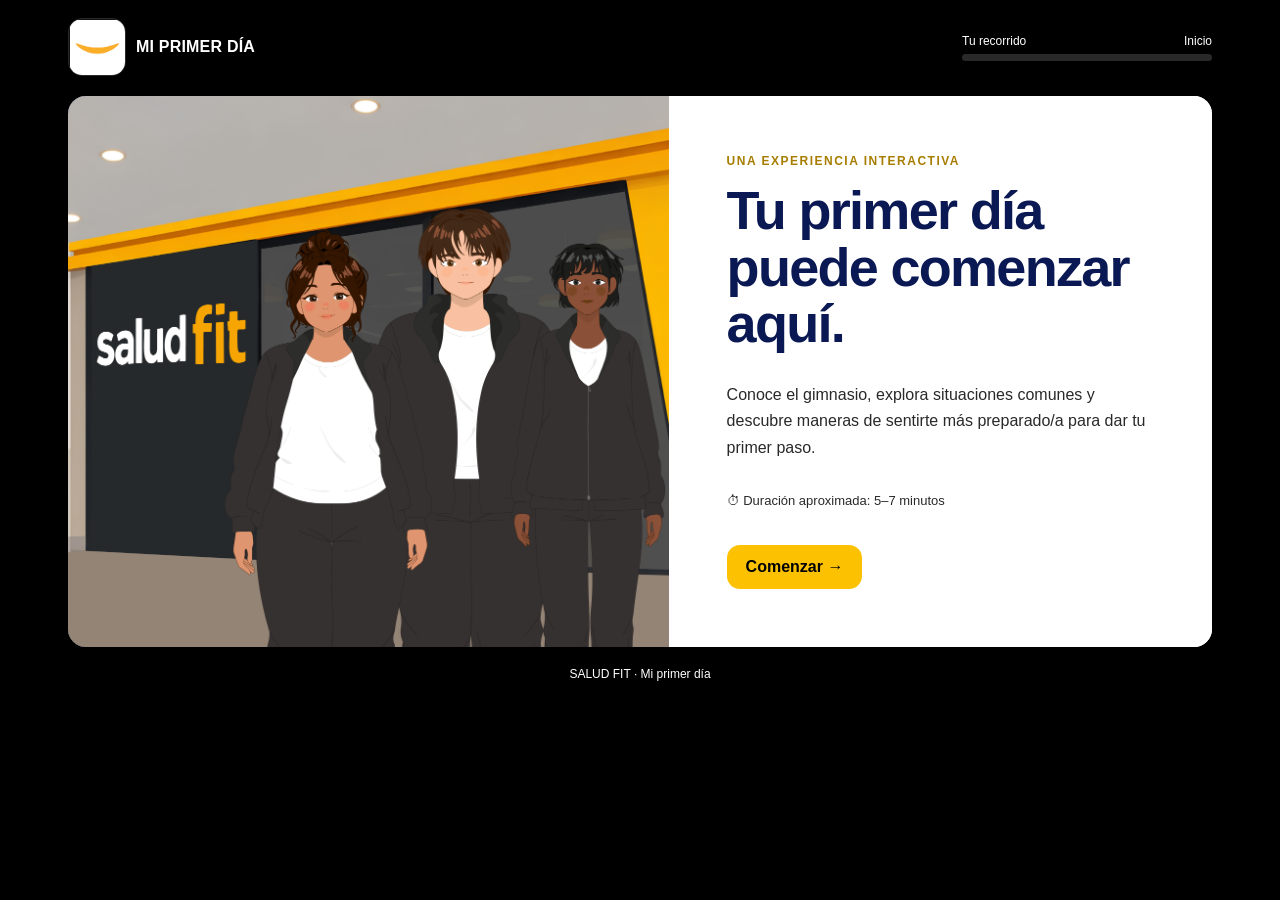
==== index.html @ 8e5d6a5f "Add files via upload" ====
<!DOCTYPE html>

<html lang="es">
<head>
<meta charset="utf-8"/>
<meta content="width=device-width, initial-scale=1.0" name="viewport"/>
<title>Mi primer día | Simulación interactiva</title>
<link rel="stylesheet" href="styles.css">
</head>
<body>
<div class="app">
<header class="topbar">

<div class="brand">
  <div class="brand-mark">
    <img
      src="IMAGENES/LOGO.png"
      alt="Logo de Mi primer día"
      class="brand-logo"
    >
  </div>
  <span>MI PRIMER DÍA</span>
</div>
<div aria-label="Progreso de la experiencia" class="progress-wrap">
<div class="progress-label"><span>Tu recorrido</span><span id="progressText">Inicio</span></div>
<div class="progress"><div class="progress-fill" id="progressFill"></div></div>
</div>
</header>
<main>
<!-- PANTALLA 1: INICIO -->
<section class="screen active" id="inicio">
<div class="panel hero">
<div class="hero-art">
<!-- 🖼️ IMAGEN DE INICIO: reemplaza este bloque por <img src="IMAGENES/inicio.jpg" alt="Entrada acogedora de un gimnasio"> -->


<div class="hero-visual">
  <img
    src="IMAGENES/IMAGENDEINICIO.png"
    alt="Ilustración de la entrada de un gimnasio"
    class="hero-image"
  >
</div>

</div><div class="hero-copy">
<span class="eyebrow">Una experiencia interactiva</span>
<h1>Tu primer día puede comenzar aquí.</h1>
<p>Conoce el gimnasio, explora situaciones comunes y descubre maneras de sentirte más preparado/a para dar tu primer paso.</p>
<p class="small">⏱ Duración aproximada: 5–7 minutos</p>
<div class="actions"><button class="btn btn-primary" onclick="go('personaje')">Comenzar →</button></div>
</div>

</div>
</section>
<!-- PANTALLA 2: PERSONAJE -->
<section class="screen" id="personaje">
<div class="section-head"><span class="eyebrow">Paso 1 de 5</span><h2>Elige a tu compañero/a</h2><p>Escoge el personaje que te acompañará. Todos pueden vivir la misma experiencia.</p></div>
<div class="cards">
<!-- 📸 PERSONAJE 1 CUERPO COMPLETO: reemplaza el contenido de .avatar por <img src="IMAGENES/personaje-alex.png" alt="Alex de cuerpo completo"> -->

<button class="choice-card" onclick="selectAvatar(this,'👩🏽‍🦱')">
  <div class="avatar">
    <div class="character-image-slot">
      <img
        src="IMAGENES/PERSONAJEALEX.png"
        alt="Alex, personaje de cuerpo completo"
        class="character-image"
      >
    </div>
  </div>
  <strong>Alex</strong>
  <span>Lista para conocer el gimnasio.</span>
</button>
<!-- 📸 PERSONAJE 2 CUERPO COMPLETO: reemplaza el contenido de .avatar por <img src="IMAGENES/personaje-sam.png" alt="Sam de cuerpo completo"> -->
<button class="choice-card" onclick="selectAvatar(this,'🧑')">
  <div class="avatar">
    <div class="character-image-slot">
      <img
        src="IMAGENES/PERSONAJESAM.png"
        alt="Sam"
        class="character-image"
      >
    </div>
  </div>

  <strong>Sam</strong>
  <span>Quiere empezar a su propio ritmo.</span>
</button>
<!-- 📸 PERSONAJE 3 CUERPO COMPLETO: reemplaza el contenido de .avatar por <img src="IMAGENES/personaje-chris.png" alt="Chris de cuerpo completo"> -->
<button class="choice-card" onclick="selectAvatar(this,'🧑')">
  <div class="avatar">
    <div class="character-image-slot">
      <img
        src="IMAGENES/PERSONAJECHRIS.png"
        alt="Chris"
        class="character-image"
      >
    </div>
  </div>

  <strong>Chris</strong>
  <span>Está aprendiendo algo nuevo.</span>
</button>
</div>
<div class="actions"><button class="btn btn-primary" disabled="" id="continueCharacter" onclick="continueWithCharacter()">Selecciona un personaje →</button><button class="btn btn-quiet" onclick="go('inicio')">Volver</button></div><p class="small" id="characterRequiredMessage">Debes seleccionar un personaje para continuar.</p>
</section>
<!-- PANTALLA 3: LLEGADA -->
<section class="screen" id="llegada">
<div class="content-grid">
<div class="scene-art">
  <img
    id="arrivalCharacterImage"
    src="IMAGENES/LLEGADAALEX.png"
    alt="Personaje llegando al gimnasio"
    class="arrival-character-image"
  >
</div>
<div class="panel story"><span class="eyebrow">Paso 2 de 5</span><h2>¡Llegaste!</h2><p>Es normal tener dudas cuando visitamos un lugar nuevo. Puedes conocer algunos espacios antes de continuar.</p><button class="btn btn-primary" onclick="go('explorar')">Conocer el espacio →</button></div>
</div>
</section>
<!-- PANTALLA 4: EXPLORACIÓN -->
<section class="screen" id="explorar">

  <div class="section-head">
    <span class="eyebrow">Explora a tu ritmo</span>
    <h2>¿Qué quieres conocer?</h2>
    <p>Selecciona un espacio para descubrir para qué sirve. Luego podrás continuar.</p>
  </div>

  <div class="zone-grid">

    <!-- RECEPCIÓN -->
    <button class="zone-card" onclick="showZone('recepcion')">
      <img
        class="zone-image"
        src="IMAGENES/FONDOS DE SALUD FIT RECEPCIÓN.png"
        alt="Recepción del gimnasio"
      >
      <strong>Recepción</strong>
    </button>

    <!-- MÁQUINAS -->
    <button class="zone-card" onclick="showZone('maquinas')">
      <img
        class="zone-image"
        src="IMAGENES/FONDOS DE SALUD FIT MAQUINAS.png"
        alt="Zona de máquinas del gimnasio"
      >
      <strong>Máquinas</strong>
    </button>

    <!-- CARDIO -->
    <button class="zone-card" onclick="showZone('cardio')">
      <img
        class="zone-image"
        src="IMAGENES/FONDOS DE SALUD FIT CARDIO.png"
        alt="Zona de cardio del gimnasio"
      >
      <strong>Cardio</strong>
    </button>

    <!-- VESTIDORES -->
    <button class="zone-card" onclick="showZone('vestidores')">
      <img
        class="zone-image"
        src="IMAGENES/FONDOS DE SALUD FIT VESTIDORES.png"
        alt="Vestidores del gimnasio"
      >
      <strong>Vestidores</strong>
    </button>

  </div>

  <div aria-live="polite" class="zone-info" id="zoneInfo">
    <strong>Selecciona un espacio</strong>
    <p>La información aparecerá aquí.</p>
  </div>

  <div class="actions">
    <button class="btn btn-primary" onclick="go('situacion1')">
      Ya conozco el espacio →
    </button>
  </div>

</section>

<!-- SITUACIÓN 1 -->
<section class="screen" id="situacion1">
  <div class="content-grid">

    <div class="scene-art">
      <img
        class="story-scene-image"
        src="IMAGENES/SITUACION1ALEX.png"
        alt="Alex en el gimnasio mientras otras personas entrenan"
      >
    </div>

    <div class="panel story">
      <span class="eyebrow">Situación 1 · Sentirse observado/a</span>

      <h2>¿Me estarán mirando?</h2>

      <p>
        Es tu primer día. Hay varias personas entrenando y sientes que
        podrían estar mirando tu cuerpo.
      </p>

      <div class="options">
        <button class="option-btn" onclick="feedback('s1a')">
          <span class="option-letter">A</span>
          <span>Me voy del gimnasio.</span>
        </button>

        <button class="option-btn" onclick="feedback('s1b')">
          <span class="option-letter">B</span>
          <span>Continúo y trato de concentrarme en mi actividad.</span>
        </button>

        <button class="option-btn" onclick="feedback('s1c')">
          <span class="option-letter">C</span>
          <span>Hago una pausa y avanzo cuando me sienta preparado/a.</span>
        </button>
      </div>
    </div>

  </div>
</section>
<!-- SITUACIÓN 2 -->
<section class="screen" id="situacion2">
    <div class="content-grid">

  <div class="scene-art">
    <img
      class="story-scene-image"
      src="IMAGENES/SITUACION2ALEX.png"
      alt="Alex frente a una máquina del gimnasio"
    >
  </div>

    <div class="panel story">
      <span class="eyebrow">Situación 2 · Falta de experiencia</span>

      <h2>No sé usar esta máquina</h2>

      <p>
        Encuentras una máquina que nunca has utilizado y no sabes cómo funciona.
      </p>

      <div class="options">
        <button class="option-btn" onclick="feedback('s2a')">
          <span class="option-letter">A</span>
          <span>Intento usarla sin preguntar.</span>
        </button>

        <button class="option-btn" onclick="feedback('s2b')">
          <span class="option-letter">B</span>
          <span>Pregunto al entrenador cómo funciona.</span>
        </button>

        <button class="option-btn" onclick="feedback('s2c')">
          <span class="option-letter">C</span>
          <span>Prefiero no utilizarla por ahora.</span>
        </button>
      </div>
    </div>

  </div>
</section>

<!-- SITUACIÓN 3 -->
<section class="screen" id="situacion3">
  <div class="content-grid">

    <div class="scene-art">
      <img
        class="story-scene-image"
        src="IMAGENES/SITUACION3ALEX - copia.png"
        alt="Alex observando a otra persona entrenar en el gimnasio"
      >
    </div>

    <div class="panel story">
      <span class="eyebrow">Situación 3 · Comparación corporal</span>

      <h2>Me comparo con los demás</h2>

      <p>
        Ves a alguien que parece tener mucha experiencia y piensas:
        “Yo nunca voy a verme así”.
      </p>

      <div class="options">
        <button class="option-btn" onclick="feedback('s3a')">
          <span class="option-letter">A</span>
          <span>Pienso que mi cuerpo no es suficientemente bueno.</span>
        </button>

        <button class="option-btn" onclick="feedback('s3b')">
          <span class="option-letter">B</span>
          <span>Recuerdo que cada persona tiene un proceso diferente.</span>
        </button>

        <button class="option-btn" onclick="feedback('s3c')">
          <span class="option-letter">C</span>
          <span>Intento entrenar igual que esa persona.</span>
        </button>
      </div>
    </div>

  </div>
</section>

<!-- SITUACIÓN 4 -->
<section class="screen" id="situacion4">
  <div class="content-grid">

    <div class="scene-art">
      <img
        class="story-scene-image"
        src="IMAGENES/SITUACION4ALEX - copia.png"
        alt="Alex descansando o conversando con el entrenador en el gimnasio"
      >
    </div>

    <div class="panel story">
      <span class="eyebrow">Situación 4 · Incomodidad</span>

      <h2>Me siento incómodo/a</h2>

      <p>
        Llevas unos minutos entrenando y comienzas a sentirte incómodo/a.
        ¿Qué podrías hacer?
      </p>

      <div class="options">
        <button class="option-btn" onclick="feedback('s4a')">
          <span class="option-letter">A</span>
          <span>Dejo todo y me voy.</span>
        </button>

        <button class="option-btn" onclick="feedback('s4b')">
          <span class="option-letter">B</span>
          <span>Hago una pausa y continúo si me siento preparado/a.</span>
        </button>

        <button class="option-btn" onclick="feedback('s4c')">
          <span class="option-letter">C</span>
          <span>Le cuento al entrenador cómo me siento.</span>
        </button>
      </div>
    </div>

  </div>
</section>
<!-- PANTALLA DE RETROALIMENTACIÓN REUTILIZABLE -->
<section class="screen" id="retro">
<div class="panel feedback">
<div class="feedback-icon" id="feedbackIcon">💜</div>
<span class="eyebrow" id="feedbackLabel">Un momento para reflexionar</span>
<h2 id="feedbackTitle">Tu experiencia importa</h2>
<p id="feedbackText"></p>
<div class="feedback-box" id="feedbackTip"></div>
<div class="actions"><button class="btn btn-primary" id="feedbackNext" onclick="nextAfterFeedback()">Continuar →</button></div>
</div>
</section>

<!-- FINAL -->
<section class="screen" id="final">
  <div class="panel hero">

    <div class="hero-art">
      <img
        id="finalCharacterImage"
        class="final-character-image"
        src="IMAGENES/IMAGENDELFINALALEX.png"
        alt="Alex al finalizar su experiencia en el gimnasio"
      >
    </div>

    <div class="hero-copy">
      <span class="eyebrow">Has completado el recorrido</span>

      <h1>Tu primer paso puede comenzar aquí.</h1>

      <p>
        Conocer un lugar nuevo lleva tiempo. No necesitas saberlo todo
        ni tener un cuerpo determinado para merecer un espacio en el gimnasio.
      </p>

      <div class="actions">
        <button class="btn btn-primary" onclick="restart()">
          Volver a explorar ↻
        </button>
      </div>
    </div>

  </div>

  <div class="final-grid">
    <div class="final-item">
      <strong><span class="completion-check" aria-hidden="true">✓</span> Conoces el espacio</strong>
      <span class="small">Sabes qué puedes encontrar en el gimnasio.</span>
    </div>

    <div class="final-item">
      <strong><span class="completion-check" aria-hidden="true">✓</span> Puedes pedir ayuda</strong>
      <span class="small">No tienes que saberlo todo desde el primer día.</span>
    </div>

    <div class="final-item">
      <strong><span class="completion-check" aria-hidden="true">✓</span> Evitas compararte</strong>
      <span class="small">Cada persona tiene su propio proceso.</span>
    </div>

    <div class="final-item">
      <strong><span class="completion-check" aria-hidden="true">✓</span> Avanzas a tu ritmo</strong>
      <span class="small">Puedes comenzar con pequeños pasos.</span>
    </div>
  </div>

  <p class="small">
    Esta experiencia es educativa inicial y no reemplaza el acompañamiento
    de profesionales.
  </p>
</section>
</main>
<footer class="footer-note">SALUD FIT · Mi primer día</footer>
</div>
<script src="script.js"></script>
</body>
</html>
---- styles.css ----
/* =========================================================
   🎨 ZONA FÁCIL DE PERSONALIZAR
   Cambia estos valores para modificar los colores del sitio.
   ========================================================= */
:root {
  --color-principal: #6652A3;       /* BOTONES PRINCIPALES */
  --color-principal-hover: #514080;  /* BOTONES AL PASAR EL CURSOR */
  --color-secundario: #E7DFF7;       /* FONDOS SUAVES */
  --color-fondo: #F8F6FC;            /* FONDO GENERAL DE LA PÁGINA */
  --color-tarjeta: #FFFFFF;          /* FONDO DE LAS TARJETAS */
  --color-texto: #29243A;             /* TEXTO PRINCIPAL */
  --color-texto-suave: #6D687A;       /* TEXTO SECUNDARIO */
  --color-borde: #E5E0EE;             /* BORDES */
  --color-exito: #E6F5EC;             /* FONDO DE MENSAJES POSITIVOS */
  --radio: 20px;                      /* REDONDEO DE TARJETAS */
}

/* =========================================================
   🖼️ IMÁGENES Y FONDOS
   Para poner una imagen como fondo de una sección, busca:
   background-image: url("IMAGENES/tu-fondo.jpg");
   Puedes guardar tus imágenes en una carpeta llamada IMAGENES.
   ========================================================= */
* { box-sizing: border-box; }
body {
  margin: 0;
  font-family: Arial, Helvetica, sans-serif;
  background: var(--color-fondo); /* FONDO GENERAL */
  color: var(--color-texto);
}
button { font: inherit; cursor: pointer; }
button:focus-visible { outline: 3px solid #B9A9F0; outline-offset: 3px; }

.app { max-width: 1080px; margin: 0 auto; padding: 22px; }
.topbar { display:flex; justify-content:space-between; align-items:center; gap:16px; margin-bottom:20px; }
.brand { display:flex; align-items:center; gap:10px; font-weight:800; letter-spacing:.2px; }
.brand-mark { display:grid; place-items:center; width:40px; height:40px; border-radius:14px; background:var(--color-secundario); color:var(--color-principal); font-size:21px; }
.progress-wrap { width: min(250px, 42%); }
.progress-label { display:flex; justify-content:space-between; color:var(--color-texto-suave); font-size:12px; margin-bottom:6px; }
.progress { height:7px; background:#E8E4EF; border-radius:20px; overflow:hidden; }
.progress-fill { width:0%; height:100%; background:var(--color-principal); transition:width .25s ease; }

.screen { display:none; }
.screen.active { display:block; }
.panel { background:var(--color-tarjeta); border:1px solid var(--color-borde); border-radius:var(--radio); overflow:hidden; }
.hero { display:grid; grid-template-columns:1.05fr .95fr; min-height:430px; }
.hero-copy { padding:clamp(26px, 5vw, 58px); display:flex; flex-direction:column; justify-content:center; align-items:flex-start; }
.eyebrow { color:var(--color-principal); font-size:12px; font-weight:800; letter-spacing:1.5px; text-transform:uppercase; }
h1 { font-size:clamp(34px, 5vw, 54px); line-height:1.05; margin:14px 0; letter-spacing:-1.7px; }
h2 { font-size:clamp(25px, 3.5vw, 34px); line-height:1.15; margin:10px 0 12px; letter-spacing:-.6px; }
p { line-height:1.65; color:var(--color-texto-suave); }
.hero-art {
  min-height:300px; display:grid; place-items:center; padding:22px;
  /* 🖼️ PONER IMAGEN DE INICIO:
     Descomenta la línea siguiente y cambia la ruta por tu archivo.
     background-image: linear-gradient(#33264A22,#33264A22), url("IMAGENES/inicio-gimnasio.jpg");
     background-size: cover; background-position: center;
  */
  background:linear-gradient(145deg, #E8E0F8, #F7E8F0);
}
.art-placeholder { width:min(310px, 90%); min-height:250px; border:2px dashed #B5A5D8; border-radius:24px; display:flex; flex-direction:column; align-items:center; justify-content:center; text-align:center; padding:22px; color:#65528A; background:#FFFFFF88; }
.art-placeholder .emoji { font-size:68px; margin-bottom:12px; }
.art-placeholder strong { font-size:16px; }
.art-placeholder small { display:block; margin-top:8px; line-height:1.5; }
.btn { border:0; border-radius:13px; padding:13px 19px; font-weight:750; transition:background .2s, transform .2s; }
.btn:hover { transform:translateY(-1px); }
.btn-primary { color:white; background:var(--color-principal); }
.btn-primary:hover { background:var(--color-principal-hover); }
.btn-secondary { color:var(--color-principal); background:var(--color-secundario); }
.btn-quiet { color:var(--color-texto-suave); background:transparent; border:1px solid var(--color-borde); }
.actions { display:flex; gap:10px; flex-wrap:wrap; margin-top:20px; }
.section-head { margin:10px 0 22px; max-width:720px; }
.cards { display:grid; grid-template-columns:repeat(3, minmax(0,1fr)); gap:14px; }
.choice-card { border:1px solid var(--color-borde); background:var(--color-tarjeta); border-radius:17px; padding:18px; text-align:left; color:var(--color-texto); }
.choice-card:hover, .choice-card.selected { border-color:var(--color-principal); background:#F6F2FF; }
.avatar { height:115px; display:grid; place-items:center; border-radius:14px; background:var(--color-secundario); font-size:60px; margin-bottom:13px; }
.choice-card strong { display:block; margin-bottom:5px; }
.choice-card span { color:var(--color-texto-suave); font-size:13px; line-height:1.5; }
.content-grid { display:grid; grid-template-columns:.95fr 1.05fr; gap:22px; align-items:stretch; }
.scene-art { min-height:300px; border-radius:var(--radio); background:linear-gradient(145deg,#E9E2F8,#F9E8EF); display:flex; align-items:center; justify-content:center; padding:22px; text-align:center; }
.scene-art .art-placeholder { min-height:240px; }
.story { padding:clamp(22px, 4vw, 38px); }
.options { display:grid; gap:10px; margin-top:20px; }
.option-btn { display:flex; gap:12px; align-items:flex-start; text-align:left; padding:14px; background:white; color:var(--color-texto); border:1px solid var(--color-borde); border-radius:14px; line-height:1.45; }
.option-btn:hover { border-color:var(--color-principal); background:#F8F5FF; }
.option-letter { flex:0 0 30px; height:30px; display:grid; place-items:center; border-radius:9px; background:var(--color-secundario); color:var(--color-principal); font-weight:800; }
.feedback { padding:clamp(24px, 4vw, 42px); }
.feedback-icon { font-size:44px; }
.feedback-box { background:var(--color-exito); padding:16px 18px; border-radius:14px; margin-top:18px; color:#27583C; line-height:1.6; }
.zone-grid { display:grid; grid-template-columns:repeat(4,1fr); gap:12px; }
.zone-card { padding:18px 12px; text-align:center; border:1px solid var(--color-borde); border-radius:16px; background:white; color:var(--color-texto); }
.zone-card:hover { border-color:var(--color-principal); background:#F8F5FF; }
.zone-icon { display:block; font-size:35px; margin-bottom:8px; }
.zone-info { margin-top:14px; padding:18px; border-radius:15px; background:var(--color-secundario); }
.small { font-size:13px; }
.final-grid { display:grid; grid-template-columns:repeat(2,1fr); gap:12px; margin-top:20px; }
.final-item { border:1px solid var(--color-borde); border-radius:15px; padding:16px; background:white; }
.final-item strong { display:block; margin-bottom:6px; }
.completion-check { display:inline-grid; place-items:center; width:22px; height:22px; margin-right:7px; border-radius:50%; background:#22C55E; color:#FFFFFF !important; font:700 15px/1 Arial, sans-serif; vertical-align:middle; }
.footer-note { text-align:center; font-size:12px; color:var(--color-texto-suave); padding:20px 0 4px; }

@media (max-width:760px) {
  .app { padding:14px; }
  .hero, .content-grid { grid-template-columns:1fr; }
  .hero-art { min-height:260px; }
  .cards { grid-template-columns:1fr; }
  .avatar { height:80px; }
  .zone-grid { grid-template-columns:repeat(2,1fr); }
  .topbar { align-items:flex-start; }
  .progress-wrap { width:130px; }
  .final-grid { grid-template-columns:1fr; }
}

/* =========================================================
   🎮 ESTILO NOVELA VISUAL — escenas grandes y diálogos abajo
   ========================================================= */
body {
  background: #f5f2f0;
  font-family: Georgia, "Times New Roman", serif;
}
.app { max-width: 1180px; padding: 18px; }
.topbar { font-family: Arial, Helvetica, sans-serif; }
.panel { border-radius: 0; border: 0; box-shadow: none; }
.hero { border-radius: 18px; overflow: hidden; }
.hero-copy { font-family: Arial, Helvetica, sans-serif; }
.hero-art { min-height: 420px; }
.content-grid {
  display: flex;
  flex-direction: column;
  gap: 0;
  background: #fff;
  border-radius: 0;
  overflow: hidden;
}
.scene-art {
  width: 100%;
  min-height: 390px;
  border-radius: 0;
  padding: 0;
  background: #dceaf5;
  position: relative;
  overflow: hidden;
}
.scene-art .art-placeholder {
  width: 100%;
  min-height: 390px;
  border: 0;
  border-radius: 0;
  background: linear-gradient(135deg, #c6e7f9, #f8e9f0);
  color: #514080;
}
.scene-art .art-placeholder .emoji { font-size: 58px; }
.story {
  width: 100%;
  padding: 24px clamp(20px, 7vw, 80px);
  background: #fff;
  font-family: Georgia, "Times New Roman", serif;
}
.story .eyebrow { font-family: Arial, Helvetica, sans-serif; }
.story h2 {
  font-family: Georgia, "Times New Roman", serif;
  font-size: clamp(24px, 3vw, 34px);
  font-weight: 500;
  letter-spacing: 0;
}
.story p { color: #24202a; line-height: 1.55; }
.options { gap: 12px; margin-top: 22px; }
.option-btn {
  justify-content: center;
  align-items: center;
  text-align: center;
  min-height: 64px;
  padding: 17px 22px;
  border: 0;
  border-radius: 24px;
  box-shadow: 0 2px 10px #33264a0d;
  font-family: Georgia, "Times New Roman", serif;
  font-size: 17px;
}
.option-btn:hover { background: #f5f0ff; }
.option-letter { display: none; }
#explorar .zone-grid { gap: 14px; }
.zone-card {
  padding: 0 0 14px;
  overflow: hidden;
  border-radius: 14px;
  font-family: Arial, Helvetica, sans-serif;
}
.zone-image-placeholder {
  min-height: 150px;
  margin-bottom: 12px;
  padding: 18px 10px;
  display: flex;
  flex-direction: column;
  align-items: center;
  justify-content: center;
  gap: 8px;
  background: repeating-linear-gradient(135deg, #f1ebfb, #f1ebfb 12px, #e8e0f6 12px, #e8e0f6 24px);
  border: 2px dashed #806bb1;
  color: #514080;
  font-family: Arial, Helvetica, sans-serif;
  font-size: 12px;
  font-weight: 700;
}
.zone-image-placeholder strong { font-size: 14px; }
.zone-image-placeholder span { font-size: 25px; }
.zone-card > strong { display: block; padding: 0 10px; }
.zone-info { font-family: Arial, Helvetica, sans-serif; }
.feedback { border-radius: 18px; font-family: Arial, Helvetica, sans-serif; }
.feedback h2 { font-family: Arial, Helvetica, sans-serif; }
.final-grid, .final-item { font-family: Arial, Helvetica, sans-serif; }
@media (max-width: 760px) {
  .app { padding: 10px; }
  .scene-art, .scene-art .art-placeholder { min-height: 270px; }
  .zone-grid { grid-template-columns: repeat(2, minmax(0, 1fr)); }
  .zone-image-placeholder { min-height: 115px; }
  .option-btn { font-size: 15px; }
}


@import url('https://fonts.googleapis.com/css2?family=Lato:wght@400;700;900&display=swap');
:root {
  --color-principal:#FCC202; --color-principal-hover:#D9A700;
  --color-secundario:#0a1853; --color-fondo:#000; --color-tarjeta:#101010;
  --color-texto:#F7F7F7; --color-texto-suave:#D0D0D0; --color-borde:#292929;
  --color-exito:#0a1853; --color-blanco:#FFFFFF; --radio:18px;
}
body { background:#000; color:#F7F7F7; font-family:'Lato',Arial,sans-serif; }
h1,h2,h3,.eyebrow,.brand,.section-head h2,.story h2 {
  font-family:'Montaser Arabic','Lato',Arial,sans-serif;
}
h1,h2,h3 { color:#FCC202; }
p,small,.small,.story p,.choice-card span,.footer-note {
  font-family:'Lato',Arial,sans-serif; color:#D0D0D0;
}
.topbar { color:#FCC202; }
.brand-mark { background:#101010; color:#FCC202; border:1px solid #292929; }
.progress-label { color:#D0D0D0; }
.progress { background:#292929; } .progress-fill { background:#FCC202; }
.panel,.choice-card,.zone-card,.final-item { background:#101010; color:#F7F7F7; border-color:#292929; }
.hero-copy { background:#101010; }
.hero-art { background:linear-gradient(145deg,#0a1853,#101010); }
.art-placeholder { background:#101010cc; border-color:#FCC202; color:#FCC202; }
.btn-primary { background:#FCC202; color:#000; }
.btn-primary:hover { background:#D9A700; }
.btn-secondary { background:#0a1853; color:var(--color-blanco); }
.btn-quiet { color:#FCC202; border-color:#393939; }
.choice-card:hover,.choice-card.selected { background:#0a1853; border-color:#FCC202; }
.avatar { background:#0a1853; border:1px dashed #FCC202; }
.content-grid { background:#101010; }
.scene-art,.scene-art .art-placeholder { background:linear-gradient(145deg,#0a1853,#101010); }
.story { background:#101010; } .story h2 { color:#FCC202; }
.story p { color:#F1F1F1; } .story .eyebrow,.eyebrow { color:#FCC202; }
.option-btn { background:#111; color:var(--color-blanco); border:1px solid #343434; }
.option-btn:hover { background:#0a1853; border-color:#FCC202; }
.zone-card:hover { background:#0a1853; border-color:#FCC202; }
.zone-image-placeholder {
 background:repeating-linear-gradient(135deg,#101010,#101010 12px,#0a1853 12px,#0a1853 24px);
 border-color:#FCC202; color:#FCC202;
}
.zone-info { background:#0a1853; color:#fff; } .zone-info p { color:#fff; }
.feedback { background:#101010; color:#fff; } .feedback-box { background:#0a1853; color:#fff; }
.final-item strong { color:#FCC202; }
.brand-mark { width:48px; height:48px; padding:3px; overflow:hidden; display:grid; place-items:center; }
.brand-logo-placeholder {
 display:flex; align-items:center; justify-content:center; width:100%; height:100%;
 border:1px dashed #FCC202; border-radius:9px; color:#FCC202;
 font:700 9px/1.1 'Lato',Arial,sans-serif; text-align:center;
}
button:disabled { opacity:.48; cursor:not-allowed; transform:none; }

/* Personajes: tarjetas verticales para ilustraciones de cuerpo completo */
#personaje .cards { grid-template-columns:repeat(3,minmax(0,1fr)); align-items:stretch; }
#personaje .choice-card { padding:12px; display:flex; flex-direction:column; min-width:0; }
#personaje .avatar {
 height:auto; min-height:300px; aspect-ratio:3/5; margin-bottom:14px;
 display:flex; align-items:center; justify-content:center; overflow:hidden;
 border-radius:12px; font-size:42px; background:#0a1853;
}
.character-image-slot {
 width:100%; height:100%; min-height:300px; display:flex; flex-direction:column;
 align-items:center; justify-content:center; gap:12px; padding:12px;
 border:2px dashed #FCC202; color:#FCC202; text-align:center;
 font:700 12px/1.5 'Lato',Arial,sans-serif;
}
.character-image-slot .slot-symbol { font-size:30px; }
#personaje .choice-card strong { color:#FCC202; }
#personaje .choice-card span { font-size:13px; }

/* Espacios verticales para imágenes de cada situación */
.story-scene-image-slot {
 width:100%; min-height:480px; aspect-ratio:3/5; max-height:680px;
 border:2px dashed #FCC202;
 background:repeating-linear-gradient(135deg,#101010,#101010 14px,#0a1853 14px,#0a1853 28px);
 color:#FCC202; display:flex; flex-direction:column; justify-content:center;
 align-items:center; gap:12px; padding:18px; text-align:center;
 font:700 13px/1.5 'Lato',Arial,sans-serif;
}
.story-scene-image-slot .slot-symbol { font-size:34px; }
.scene-art:has(.story-scene-image-slot) { align-items:stretch; justify-content:stretch; }
@media(max-width:760px) {
 #personaje .cards { grid-template-columns:1fr; }
 #personaje .choice-card { flex-direction:row; gap:12px; align-items:center; }
 #personaje .avatar { width:44%; min-height:220px; margin:0; aspect-ratio:3/5; }
 .character-image-slot { min-height:220px; }
 .story-scene-image-slot { min-height:350px; max-height:none; }
}


/* =========================================================
   AJUSTE FINAL DE CONTRASTE, JERARQUÍA Y ESTADOS ACTIVOS
   Se conserva la estructura y el fondo negro de la página.
   ========================================================= */
:root {
  --color-principal: #FCC202;
  --color-principal-hover: #D9A700;
  --color-texto: #FFFFFF;
  --color-texto-suave: #E2E2E2;
  --color-borde: #343434;
}

body { background: #000; color: #FFFFFF; }

/* Jerarquía de títulos sobre fondos oscuros */
h1, h2, h3,
.section-head h2,
.story h2,
.feedback h2,
.final-item strong,
#personaje .choice-card strong,
.zone-info > strong {
  color: #FCC202 !important;
}

/* Texto legible en las áreas oscuras */
.topbar, .brand, .progress-label,
.hero-copy, .hero-copy p,
.footer-note, .section-head,
.section-head p, .section-head small,
.panel:not(.hero) p,
.story p, .feedback p,
.final-item span, .small {
  color: #FFFFFF;
}

.eyebrow, .story .eyebrow,
.brand-mark, .art-placeholder strong,
.art-placeholder small,
.character-image-slot,
.story-scene-image-slot,
.zone-image-placeholder {
  color: #FCC202 !important;
}

/* Se mantienen los cuadros claros existentes con texto oscuro y jerarquizado */
.panel, .choice-card, .zone-card, .final-item,
.content-grid, .story, .feedback, .feedback-box,
.zone-info, .option-btn {
  background: #FFFFFF;
  color: #171717;
  border-color: #343434;
}
.panel h1, .panel h2, .panel h3,
.story h2, .choice-card strong, .zone-card > strong,
.final-item strong, .feedback h2, .zone-info > strong {
  color: #0A1853 !important;
}
.panel p, .story p, .choice-card span,
.zone-card p, .final-item span, .feedback p,
.zone-info p, .option-btn span {
  color: #292929 !important;
}

/* Botones principales: amarillo de marca */
.btn-primary { background: #FCC202; color: #000000; }
.btn-primary:hover, .btn-primary:focus-visible { background: #D9A700; color: #000000; }

/* Hover y selección: amarillo visible y texto oscuro para mantener contraste */
.choice-card:hover, .choice-card.selected,
.zone-card:hover, .zone-card:focus-visible,
.option-btn:hover, .option-btn:focus-visible,
.option-btn.selected {
  background: #FCC202 !important;
  border-color: #FCC202 !important;
  color: #000000 !important;
}
.choice-card:hover strong, .choice-card.selected strong,
.choice-card:hover span, .choice-card.selected span,
.zone-card:hover > strong, .zone-card:focus-visible > strong,
.option-btn:hover span, .option-btn:focus-visible span,
.option-btn.selected span {
  color: #000000 !important;
}

/* Zonas oscuras y espacios para imágenes */
.hero-art, .scene-art { background: linear-gradient(145deg, #0A1853, #101010) !important; }
.art-placeholder, .character-image-slot, .story-scene-image-slot,
.zone-image-placeholder {
  background: #101010 !important;
  color: #FCC202 !important;
  border-color: #FCC202 !important;
}
.avatar { background: #0A1853 !important; }
.zone-info { background: #0A1853 !important; color: #FFFFFF !important; border: 1px solid #FCC202; }
.zone-info strong, .zone-info p { color: #FFFFFF !important; }
.feedback-box { background: #0A1853 !important; color: #FFFFFF !important; border: 1px solid #FCC202; }
.feedback-box, .feedback-box * { color: #FFFFFF !important; }
.progress-fill { background: #FCC202; }
button:focus-visible { outline: 3px solid #FCC202; outline-offset: 3px; }



/* CONTRASTE FINAL: paneles claros, textos legibles y espacio para imágenes */
.panel, .hero-copy, .story, .feedback, .final-item, .zone-info,
.content-grid, #final .hero-copy, #retro .feedback {
  background: #FFFFFF !important;
  color: #171717 !important;
}
.panel h1, .panel h2, .panel h3, .hero-copy h1, .story h2,
.feedback h2, .final-item strong, .zone-info strong {
  color: #0A1853 !important;
}
.panel p, .hero-copy p, .story p, .feedback p, .final-item span,
.zone-info p, .footer-note, .small {
  color: #292929 !important;
}
.panel .eyebrow, .hero-copy .eyebrow, .story .eyebrow, .feedback .eyebrow {
  color: #A77D00 !important;
}
/* Conserva un contenedor visible donde colocar una imagen, también en el cierre */
#final .hero-art, #inicio .hero-art {
  background: linear-gradient(145deg, #0A1853, #101010) !important;
}
#final .hero-art, #inicio .hero-art {
  padding: 0;
  min-height: 420px;
  align-items: stretch;
  justify-items: stretch;
}
#final .art-placeholder, #inicio .art-placeholder {
  width: 100%;
  min-height: 420px;
  height: 100%;
  border: 2px dashed #FCC202 !important;
  border-radius: 0;
  background: #101010 !important;
  color: #FCC202 !important;
}
#final .art-placeholder strong, #inicio .art-placeholder strong,
#final .art-placeholder small, #inicio .art-placeholder small {
  color: #FCC202 !important;
}
@media (max-width: 760px) {
  #final .hero-art, #inicio .hero-art,
  #final .art-placeholder, #inicio .art-placeholder { min-height: 300px; }
}
/* Resalta las opciones al pasar el cursor o seleccionarlas */
.option-btn:hover, .option-btn:focus-visible,
.choice-card:hover, .choice-card.selected,
.zone-card:hover, .zone-card:focus-visible {
  background: #FCC202 !important;
  border-color: #FCC202 !important;
  color: #000000 !important;
}
.option-btn:hover span, .option-btn:focus-visible span,
.choice-card:hover strong, .choice-card.selected strong,
.choice-card:hover span, .choice-card.selected span,
.zone-card:hover strong, .zone-card:focus-visible strong {
  color: #000000 !important;
}


/* AJUSTE SOLICITADO: nombres de personajes en negro y tipografías coherentes en opciones */
#personaje .choice-card > strong,
#personaje .choice-card strong {
  color: #000000 !important;
  font-family: 'Montaser Arabic', 'Lato', Arial, sans-serif !important;
}
/* Las opciones de cada situación conservan las tipografías de títulos y texto */
.story .options .option-btn,
.story .options .option-btn span {
  font-family: Georgia, "Times New Roman", serif !important;
}
.story .options .option-btn {
  color: #000000 !important;
}
.story .options .option-btn span {
  color: #000000 !important;
}
.story .options .option-btn:hover,
.story .options .option-btn:focus-visible,
.story .options .option-btn.selected,
.story .options .option-btn:hover span,
.story .options .option-btn:focus-visible span,
.story .options .option-btn.selected span {
  color: #000000 !important;
}

.brand-mark {
  width: 58px;
  height: 58px;
  display: flex;
  align-items: center;
  justify-content: center;
  flex-shrink: 0;
  overflow: hidden;
}

.brand-logo {
  width: 110%;
  height: 110%;
  object-fit: contain;
  display: block;
}


.hero-visual {
  width: 100%;
  height: 100%;
  overflow: hidden;
  border-radius: inherit;
}

.hero-image {
  display: block;
  width: 100%;
  height: 100%;
  object-fit: cover;
  object-position: 35% center;
}

#characterRequiredMessage {
  color: #FFFFFF !important;
  opacity: 1 !important;
  font-size: 24px !important;
  font-weight: 700 !important;
  filter: none !important;
  text-shadow: none;
}

.character-image-slot {
  width: 100%;
  height: 100%;
  min-height: 300px;
  padding: 0;
  display: flex;
  align-items: stretch;
  justify-content: stretch;
  overflow: hidden;
  border: none;
}

.character-image {
  display: block;
  width: 100%;
  height: 100%;
  min-height: 300px;
  object-fit: cover;
  object-position: center center;
}

#personaje .choice-card strong {
  color: #FCC202;
}

#personaje .choice-card span {
  font-size: 13px;
}
.arrival-character-image {
  display: block;
  width: 100%;
  height: 100%;
  min-height: 300px;
  object-fit: cover;
  object-position: center;
  border-radius: inherit;
}

/* Imágenes de los espacios del gimnasio */
.zone-image {
  display: block;
  width: 100%;
  height: 180px;
  object-fit: cover;
  object-position: center;
  border-radius: inherit;
}

.story-scene-image {
  display: block;
  width: 100%;
  height: 100%;
  min-height: 300px;
  object-fit: cover;
  object-position: center;
  border-radius: inherit;
}


/* Cuadro de la imagen final */
#final .hero-art {
  width: 100%;
  height: 100%;
  min-height: 450px;
  padding: 0;
  overflow: hidden;
  display: flex;
  align-items: stretch;
  justify-content: stretch;
}

/* Imagen final ocupando todo el cuadro */
#final .final-character-image {
  display: block;
  width: 100%;
  height: 100%;
  min-height: 450px;
  max-width: none;
  object-fit: cover;
  object-position: 55% center;
  margin: 0;
}

/* Texto informativo de la pantalla final */
#final > p.small {
  color: #FFFFFF !important;
  font-size: 12px;
  line-height: 1.6;
  text-align: center;
  opacity: 0.6;
}
.footer-note {
  color: #FFFFFF !important;
  font-size: 12px;
  text-align: center;
  opacity: 1;
}
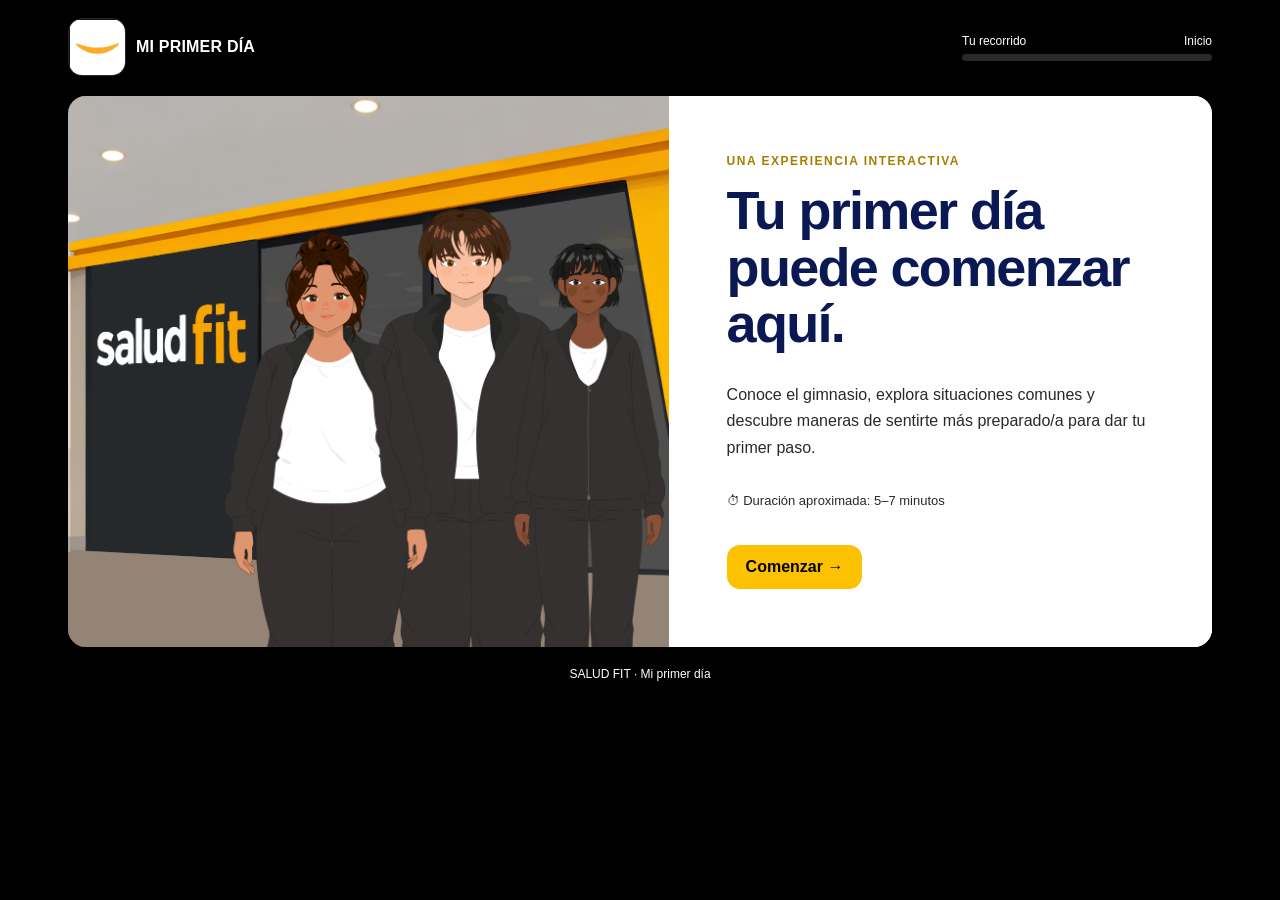
==== commit 03c08167: "Update index.html" ====
--- a/index.html
+++ b/index.html
@@ -420,8 +420,7 @@
   </div>
 
   <p class="small">
-    Esta experiencia es educativa inicial y no reemplaza el acompañamiento
-    de profesionales.
+    “Esta experiencia está diseñada para ayudarte a sentirte más cómodo y seguro contigo mismo en el gimnasio.”
   </p>
 </section>
 </main>
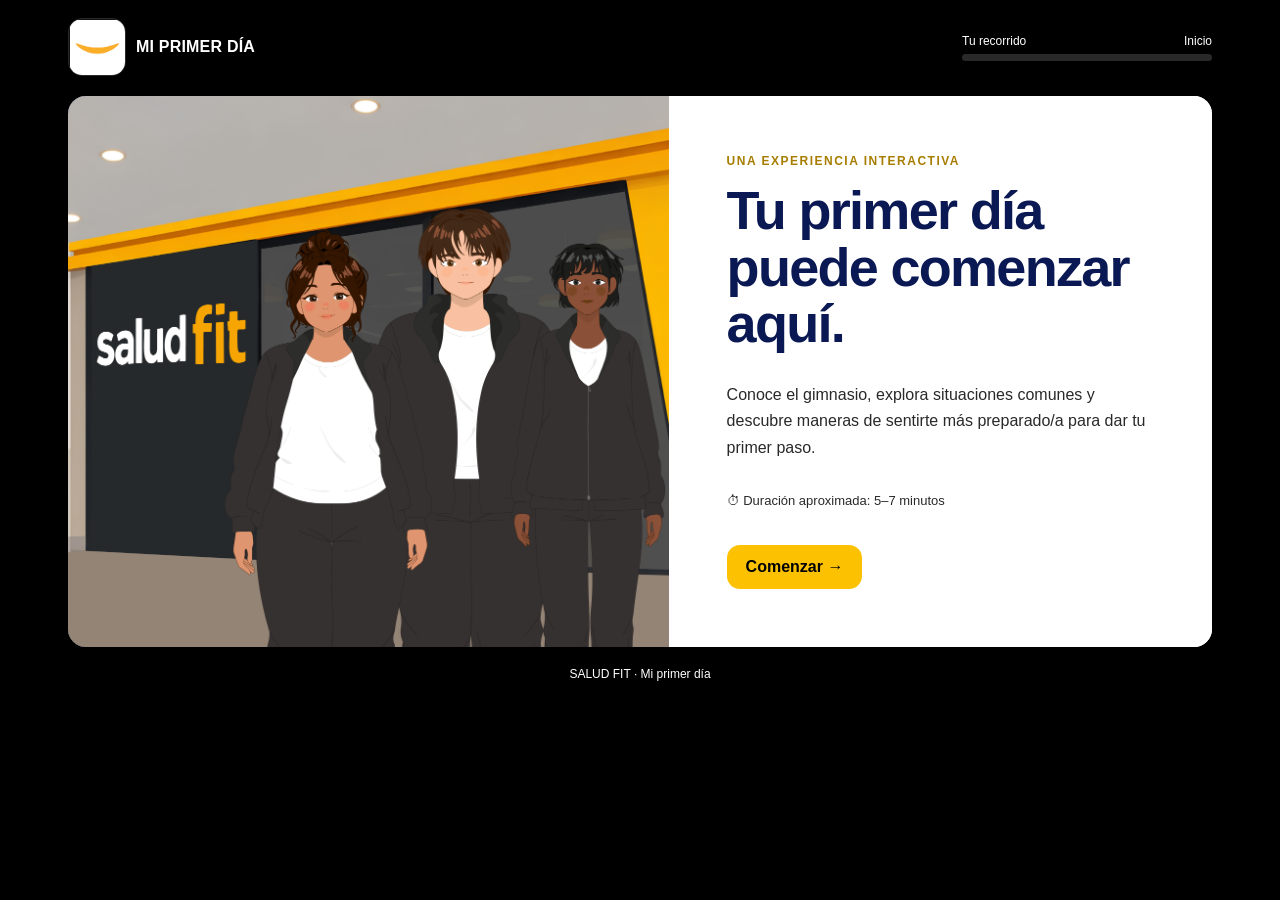
==== commit d3fc8f62: "Update index.html" ====
--- a/index.html
+++ b/index.html
@@ -143,7 +143,7 @@
     <button class="zone-card" onclick="showZone('maquinas')">
       <img
         class="zone-image"
-        src="IMAGENES/FONDOS DE SALUD FIT MAQUINAS.png"
+        src="IMAGENES/FONDOS DE SALUD FIT CARDIO.png"
         alt="Zona de máquinas del gimnasio"
       >
       <strong>Máquinas</strong>
@@ -153,7 +153,7 @@
     <button class="zone-card" onclick="showZone('cardio')">
       <img
         class="zone-image"
-        src="IMAGENES/FONDOS DE SALUD FIT CARDIO.png"
+        src="IMAGENES/FONDOS DE SALUD FIT MAQUINAS.png"
         alt="Zona de cardio del gimnasio"
       >
       <strong>Cardio</strong>
--- a/styles.css
+++ b/styles.css
@@ -635,3 +635,85 @@
   text-align: center;
   opacity: 1;
 }
+
+
+/* AJUSTE PARA CELULARES: TARJETAS DE PERSONAJES */
+@media screen and (max-width: 600px) {
+
+  /* Una tarjeta por fila */
+  #personaje .cards {
+    grid-template-columns: 1fr;
+    gap: 16px;
+  }
+
+  /* Distribución de imagen y texto */
+  #personaje .choice-card {
+    display: grid;
+    grid-template-columns: 42% minmax(0, 1fr);
+    grid-template-rows: auto auto;
+    column-gap: 12px;
+    align-items: center;
+    padding: 10px;
+    width: 100%;
+    min-width: 0;
+    box-sizing: border-box;
+  }
+
+  /* Espacio de la ilustración */
+  #personaje .choice-card .avatar {
+    grid-column: 1;
+    grid-row: 1 / 3;
+    align-self: stretch;
+    width: 100%;
+    height: 270px;
+    min-height: 0;
+    aspect-ratio: auto;
+    margin: 0;
+    padding: 0;
+    overflow: hidden;
+    display: flex;
+    align-items: stretch;
+    justify-content: center;
+    border-radius: 12px;
+  }
+
+  /* Imagen del personaje */
+  #personaje .choice-card .character-image,
+  #personaje .choice-card .arrival-character-image {
+    display: block;
+    width: 100%;
+    height: 100%;
+    min-height: 0;
+    max-width: 100%;
+    object-fit: contain;
+    object-position: center center;
+    margin: 0;
+    padding: 0;
+  }
+
+  /* Nombre */
+  #personaje .choice-card > strong {
+    grid-column: 2;
+    grid-row: 1;
+    align-self: end;
+    margin: 0 0 6px;
+    padding: 0;
+    font-size: 16px;
+    line-height: 1.2;
+    overflow-wrap: anywhere;
+  }
+
+  /* Descripción */
+  #personaje .choice-card > span {
+    grid-column: 2;
+    grid-row: 2;
+    align-self: start;
+    margin: 0;
+    padding: 0;
+    font-size: 13px;
+    line-height: 1.4;
+    overflow-wrap: anywhere;
+  }
+}
+
+
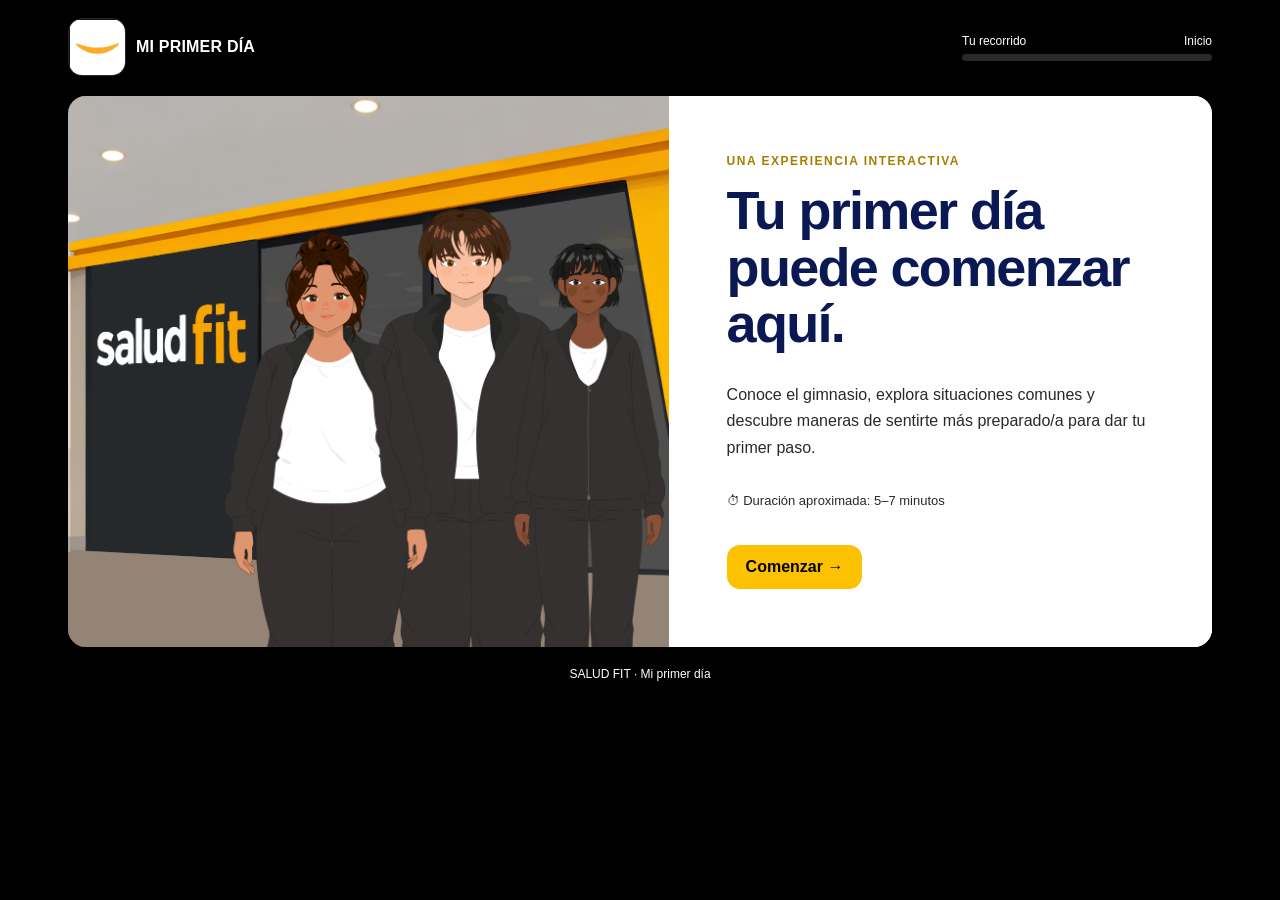
==== commit d37d2308: "Update index.html" ====
--- a/index.html
+++ b/index.html
@@ -159,14 +159,14 @@
       <strong>Cardio</strong>
     </button>
 
-    <!-- VESTIDORES -->
-    <button class="zone-card" onclick="showZone('vestidores')">
+    <!-- CASILLEROS Y SS. HH. -->
+    <button class="zone-card" onclick="showZone('casilleros')">
       <img
         class="zone-image"
         src="IMAGENES/FONDOS DE SALUD FIT VESTIDORES.png"
-        alt="Vestidores del gimnasio"
-      >
-      <strong>Vestidores</strong>
+        alt="Casilleros y SS. HH. del gimnasio"
+      >
+      <strong>Casilleros y SS. HH.</strong>
     </button>
 
   </div>
